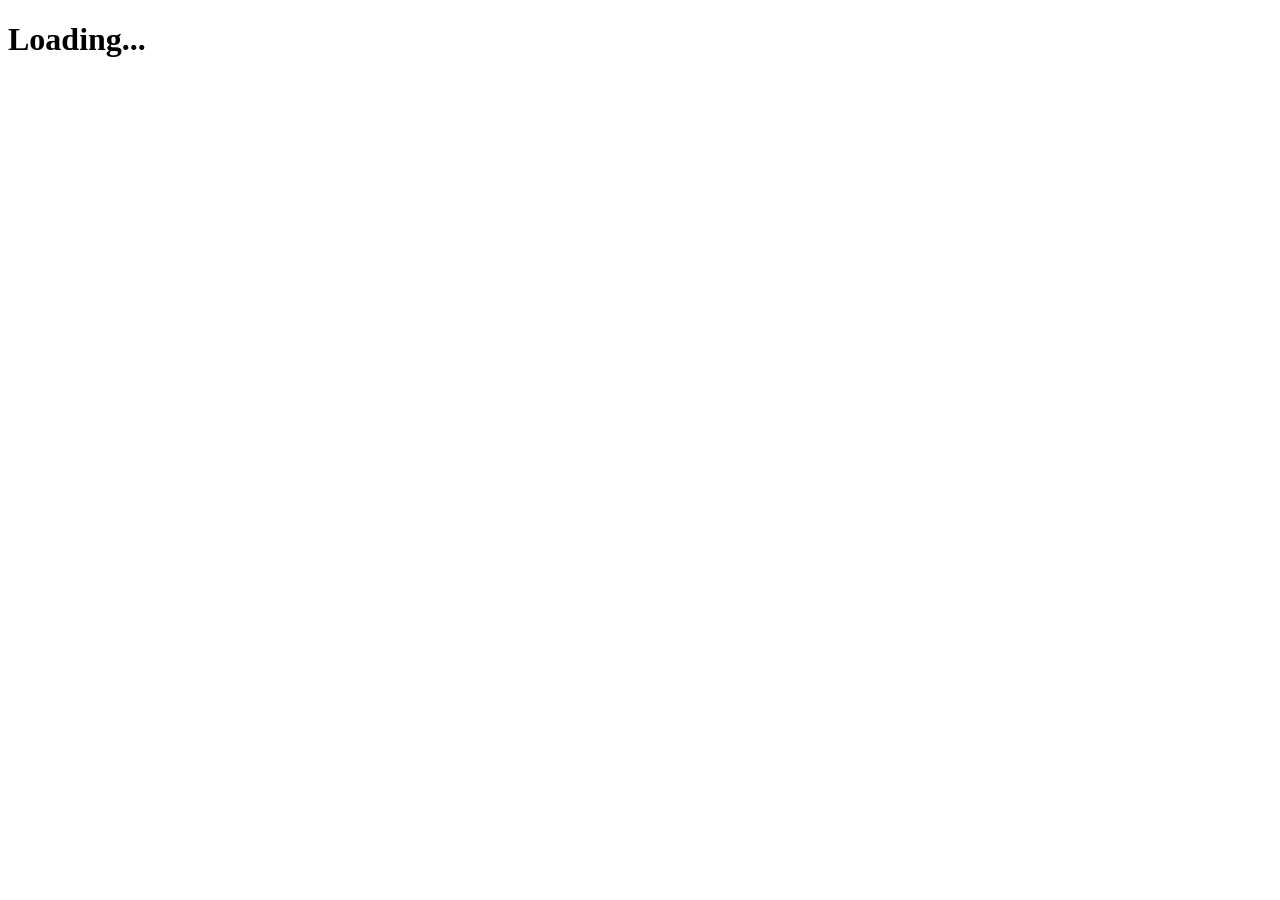
==== static/index.html @ 770647b9 "fix: resolve issue #7 via DeepSeek Agent" ====
<!DOCTYPE html>
<html lang="en">
<head>
  <meta charset="UTF-8">
  <meta name="viewport" content="width=device-width, initial-scale=1.0">
  <title>Grocery Store</title>
  <link rel="stylesheet" href="/static/css/styles.css">
</head>
<body>
  <h1>Loading...</h1>
  <script src="/static/js/app.js"></script>
</body>
</html>
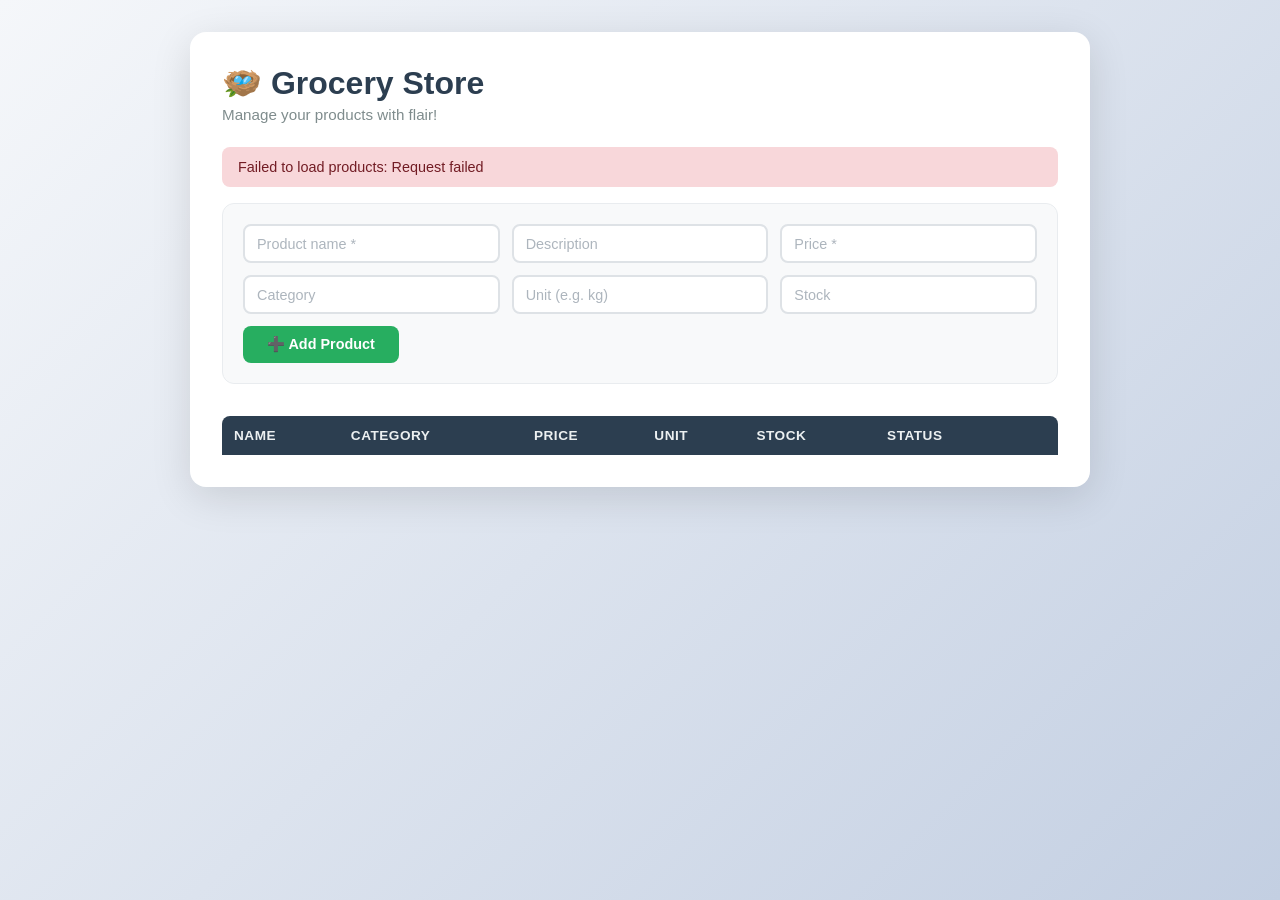
==== commit be24db03: "fix: resolve issue #21 via DeepSeek Agent" ====
--- a/static/index.html
+++ b/static/index.html
@@ -7,7 +7,9 @@
   <link rel="stylesheet" href="/static/css/styles.css">
 </head>
 <body>
-  <h1>Loading...</h1>
+  <div id="app">
+    <h1>Loading...</h1>
+  </div>
   <script src="/static/js/app.js"></script>
 </body>
 </html>
--- a/static/css/styles.css
+++ b/static/css/styles.css
@@ -0,0 +1,306 @@
+/* =============================================
+   Grocery Store - Styles & Animations
+   ============================================= */
+
+/* --- Reset & Base --- */
+*,
+*::before,
+*::after {
+  box-sizing: border-box;
+  margin: 0;
+  padding: 0;
+}
+
+body {
+  font-family: 'Segoe UI', Tahoma, Geneva, Verdana, sans-serif;
+  background: linear-gradient(135deg, #f5f7fa 0%, #c3cfe2 100%);
+  min-height: 100vh;
+  padding: 2rem 1rem;
+  color: #333;
+}
+
+/* --- App Container --- */
+.app-container {
+  max-width: 900px;
+  margin: 0 auto;
+  background: #fff;
+  border-radius: 16px;
+  box-shadow: 0 10px 40px rgba(0, 0, 0, 0.12);
+  overflow: hidden;
+  padding: 2rem;
+}
+
+.app-title {
+  font-size: 2rem;
+  font-weight: 700;
+  color: #2c3e50;
+  margin-bottom: 0.25rem;
+}
+
+.app-subtitle {
+  font-size: 0.95rem;
+  color: #7f8c8d;
+  margin-bottom: 1.5rem;
+}
+
+/* --- Product Form --- */
+.product-form {
+  display: flex;
+  flex-wrap: wrap;
+  gap: 0.75rem;
+  margin-bottom: 2rem;
+  padding: 1.25rem;
+  background: #f8f9fa;
+  border-radius: 12px;
+  border: 1px solid #e9ecef;
+}
+
+.product-form input {
+  flex: 1 1 150px;
+  padding: 0.6rem 0.75rem;
+  border: 2px solid #dee2e6;
+  border-radius: 8px;
+  font-size: 0.9rem;
+  transition: border-color 0.2s ease, box-shadow 0.2s ease;
+  outline: none;
+}
+
+.product-form input:focus {
+  border-color: #3498db;
+  box-shadow: 0 0 0 3px rgba(52, 152, 219, 0.15);
+}
+
+.product-form input::placeholder {
+  color: #adb5bd;
+}
+
+.product-form button {
+  padding: 0.6rem 1.5rem;
+  background: #27ae60;
+  color: #fff;
+  border: none;
+  border-radius: 8px;
+  font-size: 0.9rem;
+  font-weight: 600;
+  cursor: pointer;
+  transition: background 0.2s ease, transform 0.1s ease;
+}
+
+.product-form button:hover {
+  background: #219a52;
+}
+
+.product-form button:active {
+  transform: scale(0.97);
+}
+
+/* --- Product Table --- */
+.product-table-wrapper {
+  overflow-x: auto;
+}
+
+.product-table {
+  width: 100%;
+  border-collapse: collapse;
+}
+
+.product-table thead th {
+  text-align: left;
+  padding: 0.75rem;
+  background: #2c3e50;
+  color: #ecf0f1;
+  font-weight: 600;
+  font-size: 0.85rem;
+  text-transform: uppercase;
+  letter-spacing: 0.5px;
+}
+
+.product-table thead th:first-child {
+  border-radius: 8px 0 0 0;
+}
+
+.product-table thead th:last-child {
+  border-radius: 0 8px 0 0;
+}
+
+.product-table tbody td {
+  padding: 0.75rem;
+  border-bottom: 1px solid #ecf0f1;
+  font-size: 0.9rem;
+  vertical-align: middle;
+}
+
+.product-table tbody tr {
+  transition: background 0.2s ease;
+}
+
+.product-table tbody tr:hover {
+  background: #f8f9fa;
+}
+
+/* --- Action Buttons --- */
+.btn-delete {
+  padding: 0.35rem 0.75rem;
+  background: #e74c3c;
+  color: #fff;
+  border: none;
+  border-radius: 6px;
+  font-size: 0.8rem;
+  font-weight: 600;
+  cursor: pointer;
+  transition: background 0.2s ease, transform 0.1s ease;
+}
+
+.btn-delete:hover {
+  background: #c0392b;
+}
+
+.btn-delete:active {
+  transform: scale(0.95);
+}
+
+/* --- Status Badges --- */
+.badge {
+  display: inline-block;
+  padding: 0.2rem 0.55rem;
+  border-radius: 12px;
+  font-size: 0.75rem;
+  font-weight: 600;
+}
+
+.badge-available {
+  background: #d4edda;
+  color: #155724;
+}
+
+.badge-unavailable {
+  background: #f8d7da;
+  color: #721c24;
+}
+
+/* --- Empty State --- */
+.empty-state {
+  text-align: center;
+  padding: 2rem;
+  color: #95a5a6;
+  font-size: 1rem;
+}
+
+/* --- Error Message --- */
+.error-message {
+  background: #f8d7da;
+  color: #721c24;
+  padding: 0.75rem 1rem;
+  border-radius: 8px;
+  margin-bottom: 1rem;
+  font-size: 0.9rem;
+  display: none;
+}
+
+.error-message.visible {
+  display: block;
+}
+
+/* =============================================
+   Animations - Keyframes
+   ============================================= */
+
+/* Bounce In — used when a new product row appears */
+@keyframes bounceIn {
+  0% {
+    transform: scale(0.3);
+    opacity: 0;
+  }
+  50% {
+    transform: scale(1.08);
+  }
+  70% {
+    transform: scale(0.94);
+  }
+  100% {
+    transform: scale(1);
+    opacity: 1;
+  }
+}
+
+/* Poof Out — used when deleting a product row */
+@keyframes poofOut {
+  0% {
+    transform: scale(1);
+    opacity: 1;
+  }
+  40% {
+    transform: scale(1.05);
+    opacity: 0.8;
+  }
+  100% {
+    transform: scale(0);
+    opacity: 0;
+  }
+}
+
+/* Shake — used for error feedback */
+@keyframes shake {
+  0%, 100% {
+    transform: translateX(0);
+  }
+  10%, 50%, 90% {
+    transform: translateX(-4px);
+  }
+  30%, 70% {
+    transform: translateX(4px);
+  }
+}
+
+/* =============================================
+   Animation Utility Classes
+   ============================================= */
+
+.bounce-in {
+  animation: bounceIn 0.5s ease-out;
+}
+
+.poof-out {
+  animation: poofOut 0.4s ease-in forwards;
+  pointer-events: none;
+}
+
+.shake {
+  animation: shake 0.4s ease-in-out;
+}
+
+/* =============================================
+   Responsive
+   ============================================= */
+@media (max-width: 600px) {
+  .app-container {
+    padding: 1rem;
+  }
+
+  .product-form {
+    flex-direction: column;
+  }
+
+  .product-table thead {
+    display: none;
+  }
+
+  .product-table tbody td {
+    display: block;
+    text-align: right;
+    padding: 0.5rem 0.75rem;
+  }
+
+  .product-table tbody td::before {
+    content: attr(data-label);
+    float: left;
+    font-weight: 600;
+    color: #7f8c8d;
+  }
+
+  .product-table tbody tr {
+    display: block;
+    border-bottom: 2px solid #dee2e6;
+    margin-bottom: 0.5rem;
+  }
+}
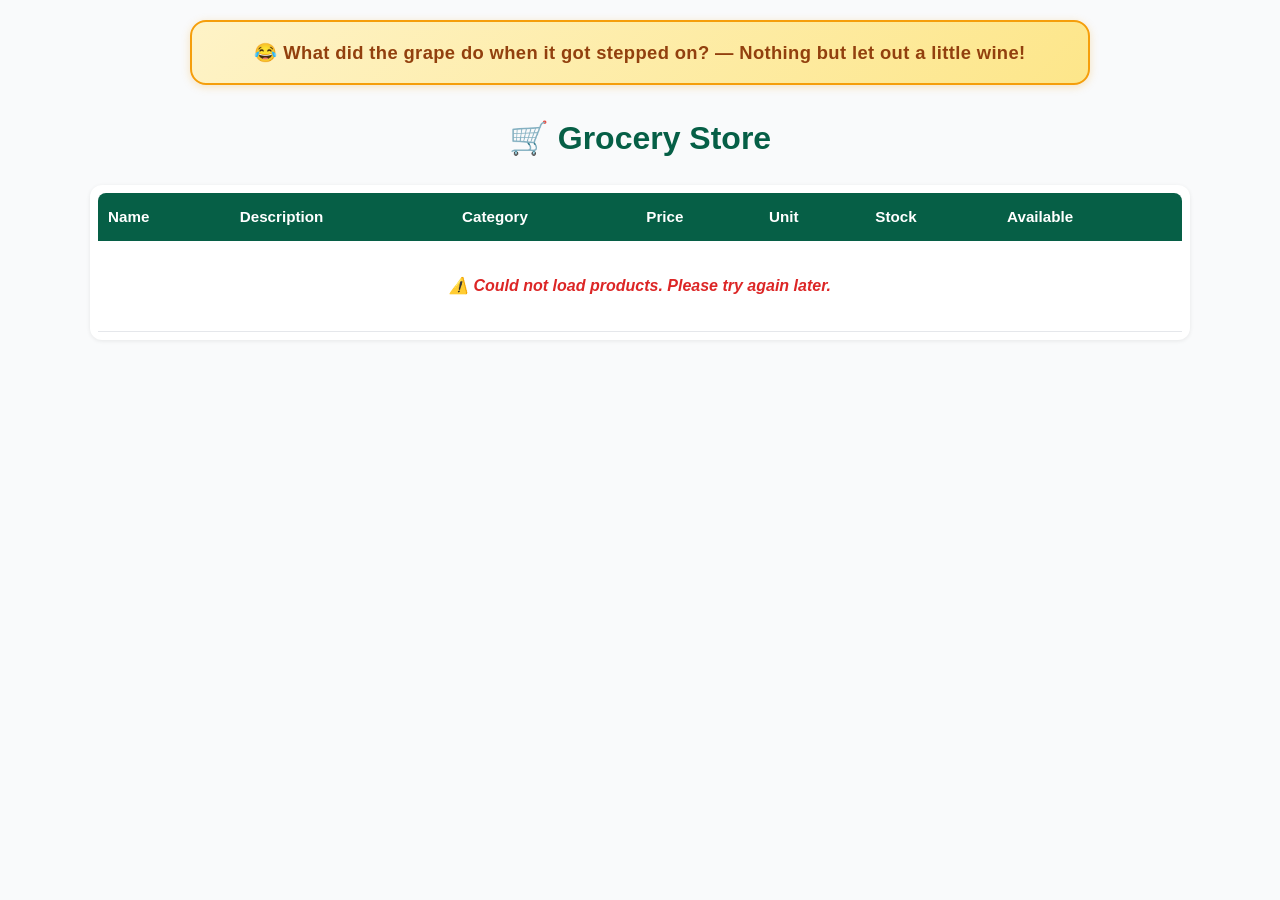
==== commit e353a4da: "fix: resolve issue #20 via DeepSeek Agent" ====
--- a/static/index.html
+++ b/static/index.html
@@ -7,9 +7,33 @@
   <link rel="stylesheet" href="/static/css/styles.css">
 </head>
 <body>
-  <div id="app">
-    <h1>Loading...</h1>
+  <div id="joke-banner">
+    <span id="joke-text">Loading joke...</span>
   </div>
+
+  <h1>🛒 Grocery Store</h1>
+
+  <div id="product-container">
+    <table id="product-table">
+      <thead>
+        <tr>
+          <th>Name</th>
+          <th>Description</th>
+          <th>Category</th>
+          <th>Price</th>
+          <th>Unit</th>
+          <th>Stock</th>
+          <th>Available</th>
+        </tr>
+      </thead>
+      <tbody id="product-tbody">
+        <tr>
+          <td colspan="7" class="loading-msg">Loading products...</td>
+        </tr>
+      </tbody>
+    </table>
+  </div>
+
   <script src="/static/js/app.js"></script>
 </body>
 </html>
--- a/static/css/styles.css
+++ b/static/css/styles.css
@@ -1,306 +1,145 @@
-/* =============================================
-   Grocery Store - Styles & Animations
-   ============================================= */
+/* ==========================================================================
+   Grocery Store Styles
+   ========================================================================== */
 
-/* --- Reset & Base --- */
+/* --- Reset & Base -------------------------------------------------------- */
 *,
 *::before,
 *::after {
   box-sizing: border-box;
-  margin: 0;
-  padding: 0;
 }
 
 body {
-  font-family: 'Segoe UI', Tahoma, Geneva, Verdana, sans-serif;
-  background: linear-gradient(135deg, #f5f7fa 0%, #c3cfe2 100%);
-  min-height: 100vh;
-  padding: 2rem 1rem;
-  color: #333;
+  margin: 0;
+  padding: 0 16px 32px;
+  font-family: "Segoe UI", "Helvetica Neue", Arial, sans-serif;
+  background: #f9fafb;
+  color: #1f2937;
+  line-height: 1.6;
 }
 
-/* --- App Container --- */
-.app-container {
+/* --- Joke Banner --------------------------------------------------------- */
+#joke-banner {
   max-width: 900px;
-  margin: 0 auto;
-  background: #fff;
+  margin: 20px auto 0;
+  padding: 16px 24px;
+  background: linear-gradient(135deg, #fef3c7 0%, #fde68a 100%);
+  border: 2px solid #f59e0b;
   border-radius: 16px;
-  box-shadow: 0 10px 40px rgba(0, 0, 0, 0.12);
-  overflow: hidden;
-  padding: 2rem;
+  text-align: center;
+  box-shadow: 0 2px 8px rgba(245, 158, 11, 0.25);
 }
 
-.app-title {
-  font-size: 2rem;
-  font-weight: 700;
-  color: #2c3e50;
-  margin-bottom: 0.25rem;
+#joke-text {
+  font-size: 1.15rem;
+  font-weight: 600;
+  color: #92400e;
+  letter-spacing: 0.02em;
 }
 
-.app-subtitle {
-  font-size: 0.95rem;
-  color: #7f8c8d;
-  margin-bottom: 1.5rem;
+/* --- Page Heading -------------------------------------------------------- */
+h1 {
+  text-align: center;
+  margin: 28px 0 20px;
+  font-size: 2rem;
+  color: #065f46;
 }
 
-/* --- Product Form --- */
-.product-form {
-  display: flex;
-  flex-wrap: wrap;
-  gap: 0.75rem;
-  margin-bottom: 2rem;
-  padding: 1.25rem;
-  background: #f8f9fa;
+/* --- Product Table ------------------------------------------------------- */
+#product-container {
+  max-width: 1100px;
+  margin: 0 auto;
+  overflow-x: auto;
+  background: #ffffff;
   border-radius: 12px;
-  border: 1px solid #e9ecef;
+  box-shadow: 0 1px 4px rgba(0, 0, 0, 0.08);
+  padding: 8px;
 }
 
-.product-form input {
-  flex: 1 1 150px;
-  padding: 0.6rem 0.75rem;
-  border: 2px solid #dee2e6;
-  border-radius: 8px;
-  font-size: 0.9rem;
-  transition: border-color 0.2s ease, box-shadow 0.2s ease;
-  outline: none;
+#product-table {
+  width: 100%;
+  border-collapse: collapse;
+  font-size: 0.95rem;
+  min-width: 680px;
 }
 
-.product-form input:focus {
-  border-color: #3498db;
-  box-shadow: 0 0 0 3px rgba(52, 152, 219, 0.15);
+#product-table thead th {
+  background: #065f46;
+  color: #ffffff;
+  padding: 12px 10px;
+  text-align: left;
+  font-weight: 600;
+  white-space: nowrap;
 }
 
-.product-form input::placeholder {
-  color: #adb5bd;
-}
-
-.product-form button {
-  padding: 0.6rem 1.5rem;
-  background: #27ae60;
-  color: #fff;
-  border: none;
-  border-radius: 8px;
-  font-size: 0.9rem;
-  font-weight: 600;
-  cursor: pointer;
-  transition: background 0.2s ease, transform 0.1s ease;
-}
-
-.product-form button:hover {
-  background: #219a52;
-}
-
-.product-form button:active {
-  transform: scale(0.97);
-}
-
-/* --- Product Table --- */
-.product-table-wrapper {
-  overflow-x: auto;
-}
-
-.product-table {
-  width: 100%;
-  border-collapse: collapse;
-}
-
-.product-table thead th {
-  text-align: left;
-  padding: 0.75rem;
-  background: #2c3e50;
-  color: #ecf0f1;
-  font-weight: 600;
-  font-size: 0.85rem;
-  text-transform: uppercase;
-  letter-spacing: 0.5px;
-}
-
-.product-table thead th:first-child {
+#product-table thead th:first-child {
   border-radius: 8px 0 0 0;
 }
 
-.product-table thead th:last-child {
+#product-table thead th:last-child {
   border-radius: 0 8px 0 0;
 }
 
-.product-table tbody td {
-  padding: 0.75rem;
-  border-bottom: 1px solid #ecf0f1;
-  font-size: 0.9rem;
+#product-table tbody td {
+  padding: 10px;
+  border-bottom: 1px solid #e5e7eb;
   vertical-align: middle;
 }
 
-.product-table tbody tr {
-  transition: background 0.2s ease;
+#product-table tbody tr:hover {
+  background: #f0fdf4;
 }
 
-.product-table tbody tr:hover {
-  background: #f8f9fa;
+/* Status messages inside table */
+.loading-msg,
+.empty-msg,
+.error-msg {
+  text-align: center;
+  padding: 32px 10px !important;
+  font-style: italic;
+  font-size: 1rem;
 }
 
-/* --- Action Buttons --- */
-.btn-delete {
-  padding: 0.35rem 0.75rem;
-  background: #e74c3c;
-  color: #fff;
-  border: none;
-  border-radius: 6px;
-  font-size: 0.8rem;
-  font-weight: 600;
-  cursor: pointer;
-  transition: background 0.2s ease, transform 0.1s ease;
+.loading-msg {
+  color: #6b7280;
 }
 
-.btn-delete:hover {
-  background: #c0392b;
+.empty-msg {
+  color: #9ca3af;
 }
 
-.btn-delete:active {
-  transform: scale(0.95);
-}
-
-/* --- Status Badges --- */
-.badge {
-  display: inline-block;
-  padding: 0.2rem 0.55rem;
-  border-radius: 12px;
-  font-size: 0.75rem;
+.error-msg {
+  color: #dc2626;
   font-weight: 600;
 }
 
-.badge-available {
-  background: #d4edda;
-  color: #155724;
-}
+/* --- Mobile Responsiveness ----------------------------------------------- */
+@media (max-width: 720px) {
+  body {
+    padding: 0 8px 24px;
+  }
 
-.badge-unavailable {
-  background: #f8d7da;
-  color: #721c24;
-}
+  h1 {
+    font-size: 1.5rem;
+    margin: 20px 0 14px;
+  }
 
-/* --- Empty State --- */
-.empty-state {
-  text-align: center;
-  padding: 2rem;
-  color: #95a5a6;
-  font-size: 1rem;
-}
+  #joke-banner {
+    padding: 12px 16px;
+    border-radius: 12px;
+  }
 
-/* --- Error Message --- */
-.error-message {
-  background: #f8d7da;
-  color: #721c24;
-  padding: 0.75rem 1rem;
-  border-radius: 8px;
-  margin-bottom: 1rem;
-  font-size: 0.9rem;
-  display: none;
-}
+  #joke-text {
+    font-size: 1rem;
+  }
 
-.error-message.visible {
-  display: block;
-}
+  #product-container {
+    border-radius: 8px;
+    padding: 4px;
+  }
 
-/* =============================================
-   Animations - Keyframes
-   ============================================= */
-
-/* Bounce In — used when a new product row appears */
-@keyframes bounceIn {
-  0% {
-    transform: scale(0.3);
-    opacity: 0;
-  }
-  50% {
-    transform: scale(1.08);
-  }
-  70% {
-    transform: scale(0.94);
-  }
-  100% {
-    transform: scale(1);
-    opacity: 1;
+  #product-table {
+    font-size: 0.85rem;
+    min-width: 540px;
   }
 }
-
-/* Poof Out — used when deleting a product row */
-@keyframes poofOut {
-  0% {
-    transform: scale(1);
-    opacity: 1;
-  }
-  40% {
-    transform: scale(1.05);
-    opacity: 0.8;
-  }
-  100% {
-    transform: scale(0);
-    opacity: 0;
-  }
-}
-
-/* Shake — used for error feedback */
-@keyframes shake {
-  0%, 100% {
-    transform: translateX(0);
-  }
-  10%, 50%, 90% {
-    transform: translateX(-4px);
-  }
-  30%, 70% {
-    transform: translateX(4px);
-  }
-}
-
-/* =============================================
-   Animation Utility Classes
-   ============================================= */
-
-.bounce-in {
-  animation: bounceIn 0.5s ease-out;
-}
-
-.poof-out {
-  animation: poofOut 0.4s ease-in forwards;
-  pointer-events: none;
-}
-
-.shake {
-  animation: shake 0.4s ease-in-out;
-}
-
-/* =============================================
-   Responsive
-   ============================================= */
-@media (max-width: 600px) {
-  .app-container {
-    padding: 1rem;
-  }
-
-  .product-form {
-    flex-direction: column;
-  }
-
-  .product-table thead {
-    display: none;
-  }
-
-  .product-table tbody td {
-    display: block;
-    text-align: right;
-    padding: 0.5rem 0.75rem;
-  }
-
-  .product-table tbody td::before {
-    content: attr(data-label);
-    float: left;
-    font-weight: 600;
-    color: #7f8c8d;
-  }
-
-  .product-table tbody tr {
-    display: block;
-    border-bottom: 2px solid #dee2e6;
-    margin-bottom: 0.5rem;
-  }
-}
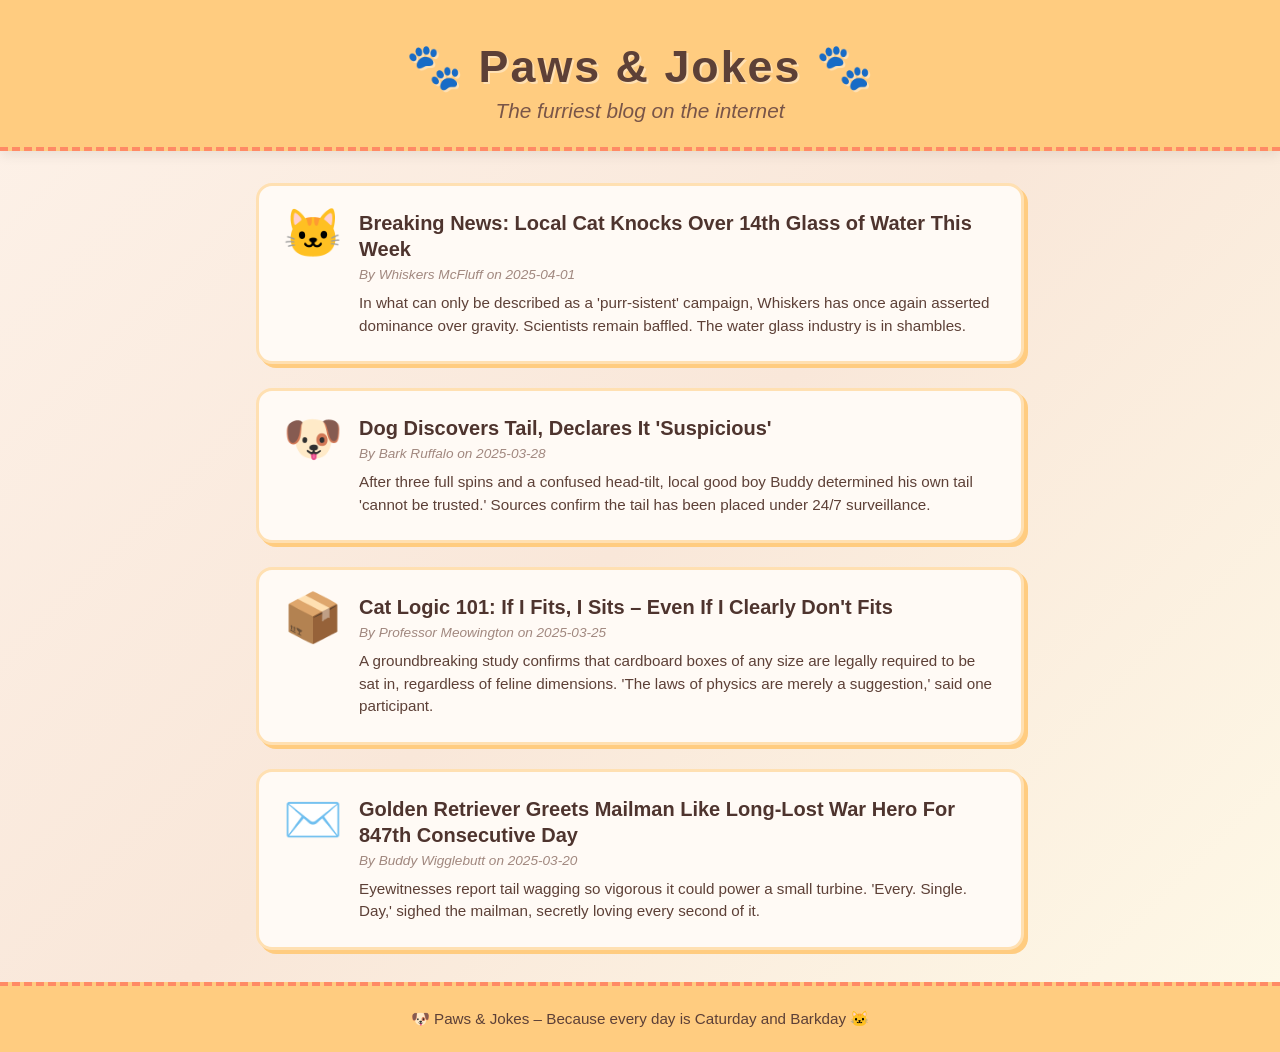
==== commit 708e228a: "fix: resolve issue #27 via BobTheDocker/DeepseekAgent" ====
--- a/static/index.html
+++ b/static/index.html
@@ -3,36 +3,22 @@
 <head>
   <meta charset="UTF-8">
   <meta name="viewport" content="width=device-width, initial-scale=1.0">
-  <title>Grocery Store</title>
+  <title>Paws &amp; Jokes – Dog &amp; Cat Blog</title>
   <link rel="stylesheet" href="/static/css/styles.css">
 </head>
 <body>
-  <div id="joke-banner">
-    <span id="joke-text">Loading joke...</span>
-  </div>
+  <header class="blog-header">
+    <h1 class="blog-title">🐾 Paws &amp; Jokes 🐾</h1>
+    <p class="blog-subtitle">The furriest blog on the internet</p>
+  </header>
 
-  <h1>🛒 Grocery Store</h1>
+  <main>
+    <div id="blog-posts"></div>
+  </main>
 
-  <div id="product-container">
-    <table id="product-table">
-      <thead>
-        <tr>
-          <th>Name</th>
-          <th>Description</th>
-          <th>Category</th>
-          <th>Price</th>
-          <th>Unit</th>
-          <th>Stock</th>
-          <th>Available</th>
-        </tr>
-      </thead>
-      <tbody id="product-tbody">
-        <tr>
-          <td colspan="7" class="loading-msg">Loading products...</td>
-        </tr>
-      </tbody>
-    </table>
-  </div>
+  <footer class="blog-footer">
+    <p>🐶 Paws &amp; Jokes – Because every day is Caturday and Barkday 🐱</p>
+  </footer>
 
   <script src="/static/js/app.js"></script>
 </body>
--- a/static/css/styles.css
+++ b/static/css/styles.css
@@ -1,145 +1,117 @@
-/* ==========================================================================
-   Grocery Store Styles
-   ========================================================================== */
+/* Paws & Jokes – Dog & Cat Blog Styles */
 
-/* --- Reset & Base -------------------------------------------------------- */
+/* Reset & Base */
 *,
 *::before,
 *::after {
   box-sizing: border-box;
+  margin: 0;
+  padding: 0;
 }
 
 body {
-  margin: 0;
-  padding: 0 16px 32px;
-  font-family: "Segoe UI", "Helvetica Neue", Arial, sans-serif;
-  background: #f9fafb;
-  color: #1f2937;
-  line-height: 1.6;
+  font-family: "Segoe UI", "Comic Sans MS", cursive, sans-serif;
+  background: linear-gradient(135deg, #fdf2e9 0%, #f9e7d9 50%, #fef9e7 100%);
+  color: #4a3728;
+  min-height: 100vh;
+  display: flex;
+  flex-direction: column;
+  align-items: center;
 }
 
-/* --- Joke Banner --------------------------------------------------------- */
-#joke-banner {
-  max-width: 900px;
-  margin: 20px auto 0;
-  padding: 16px 24px;
-  background: linear-gradient(135deg, #fef3c7 0%, #fde68a 100%);
-  border: 2px solid #f59e0b;
-  border-radius: 16px;
+/* Header */
+.blog-header {
   text-align: center;
-  box-shadow: 0 2px 8px rgba(245, 158, 11, 0.25);
+  padding: 2.5rem 1rem 1.5rem;
+  background: #ffcc80;
+  width: 100%;
+  box-shadow: 0 4px 12px rgba(0, 0, 0, 0.08);
+  border-bottom: 4px dashed #ff8a65;
 }
 
-#joke-text {
-  font-size: 1.15rem;
-  font-weight: 600;
-  color: #92400e;
-  letter-spacing: 0.02em;
+.blog-title {
+  font-size: 2.8rem;
+  color: #5d4037;
+  text-shadow: 2px 2px 0 #ffe0b2;
+  letter-spacing: 2px;
 }
 
-/* --- Page Heading -------------------------------------------------------- */
-h1 {
-  text-align: center;
-  margin: 28px 0 20px;
-  font-size: 2rem;
-  color: #065f46;
+.blog-subtitle {
+  font-size: 1.3rem;
+  color: #795548;
+  margin-top: 0.4rem;
+  font-style: italic;
 }
 
-/* --- Product Table ------------------------------------------------------- */
-#product-container {
-  max-width: 1100px;
-  margin: 0 auto;
-  overflow-x: auto;
-  background: #ffffff;
-  border-radius: 12px;
-  box-shadow: 0 1px 4px rgba(0, 0, 0, 0.08);
-  padding: 8px;
+/* Main Content */
+main {
+  flex: 1;
+  width: 100%;
+  max-width: 800px;
+  padding: 2rem 1rem;
 }
 
-#product-table {
-  width: 100%;
-  border-collapse: collapse;
-  font-size: 0.95rem;
-  min-width: 680px;
+/* Blog Post Cards */
+#blog-posts {
+  display: flex;
+  flex-direction: column;
+  gap: 1.5rem;
 }
 
-#product-table thead th {
-  background: #065f46;
-  color: #ffffff;
-  padding: 12px 10px;
-  text-align: left;
-  font-weight: 600;
-  white-space: nowrap;
+.post-card {
+  display: flex;
+  align-items: flex-start;
+  gap: 1rem;
+  background: #fffaf5;
+  border: 3px solid #ffe0b2;
+  border-radius: 16px;
+  padding: 1.5rem;
+  box-shadow: 4px 4px 0 #ffcc80;
+  transition: transform 0.2s ease, box-shadow 0.2s ease;
 }
 
-#product-table thead th:first-child {
-  border-radius: 8px 0 0 0;
+.post-card:hover {
+  transform: translateY(-3px) rotate(-0.5deg);
+  box-shadow: 6px 6px 0 #ffab40;
 }
 
-#product-table thead th:last-child {
-  border-radius: 0 8px 0 0;
+.post-icon {
+  font-size: 3rem;
+  flex-shrink: 0;
+  line-height: 1;
 }
 
-#product-table tbody td {
-  padding: 10px;
-  border-bottom: 1px solid #e5e7eb;
-  vertical-align: middle;
+.post-content {
+  flex: 1;
 }
 
-#product-table tbody tr:hover {
-  background: #f0fdf4;
+.post-title {
+  font-size: 1.25rem;
+  color: #4e342e;
+  margin-bottom: 0.3rem;
+  line-height: 1.3;
 }
 
-/* Status messages inside table */
-.loading-msg,
-.empty-msg,
-.error-msg {
-  text-align: center;
-  padding: 32px 10px !important;
+.post-meta {
+  font-size: 0.85rem;
+  color: #a1887f;
+  margin-bottom: 0.6rem;
   font-style: italic;
-  font-size: 1rem;
 }
 
-.loading-msg {
-  color: #6b7280;
+.post-excerpt {
+  font-size: 0.95rem;
+  color: #5d4037;
+  line-height: 1.5;
 }
 
-.empty-msg {
-  color: #9ca3af;
+/* Footer */
+.blog-footer {
+  text-align: center;
+  padding: 1.5rem 1rem;
+  background: #ffcc80;
+  width: 100%;
+  font-size: 0.95rem;
+  color: #5d4037;
+  border-top: 4px dashed #ff8a65;
 }
-
-.error-msg {
-  color: #dc2626;
-  font-weight: 600;
-}
-
-/* --- Mobile Responsiveness ----------------------------------------------- */
-@media (max-width: 720px) {
-  body {
-    padding: 0 8px 24px;
-  }
-
-  h1 {
-    font-size: 1.5rem;
-    margin: 20px 0 14px;
-  }
-
-  #joke-banner {
-    padding: 12px 16px;
-    border-radius: 12px;
-  }
-
-  #joke-text {
-    font-size: 1rem;
-  }
-
-  #product-container {
-    border-radius: 8px;
-    padding: 4px;
-  }
-
-  #product-table {
-    font-size: 0.85rem;
-    min-width: 540px;
-  }
-}
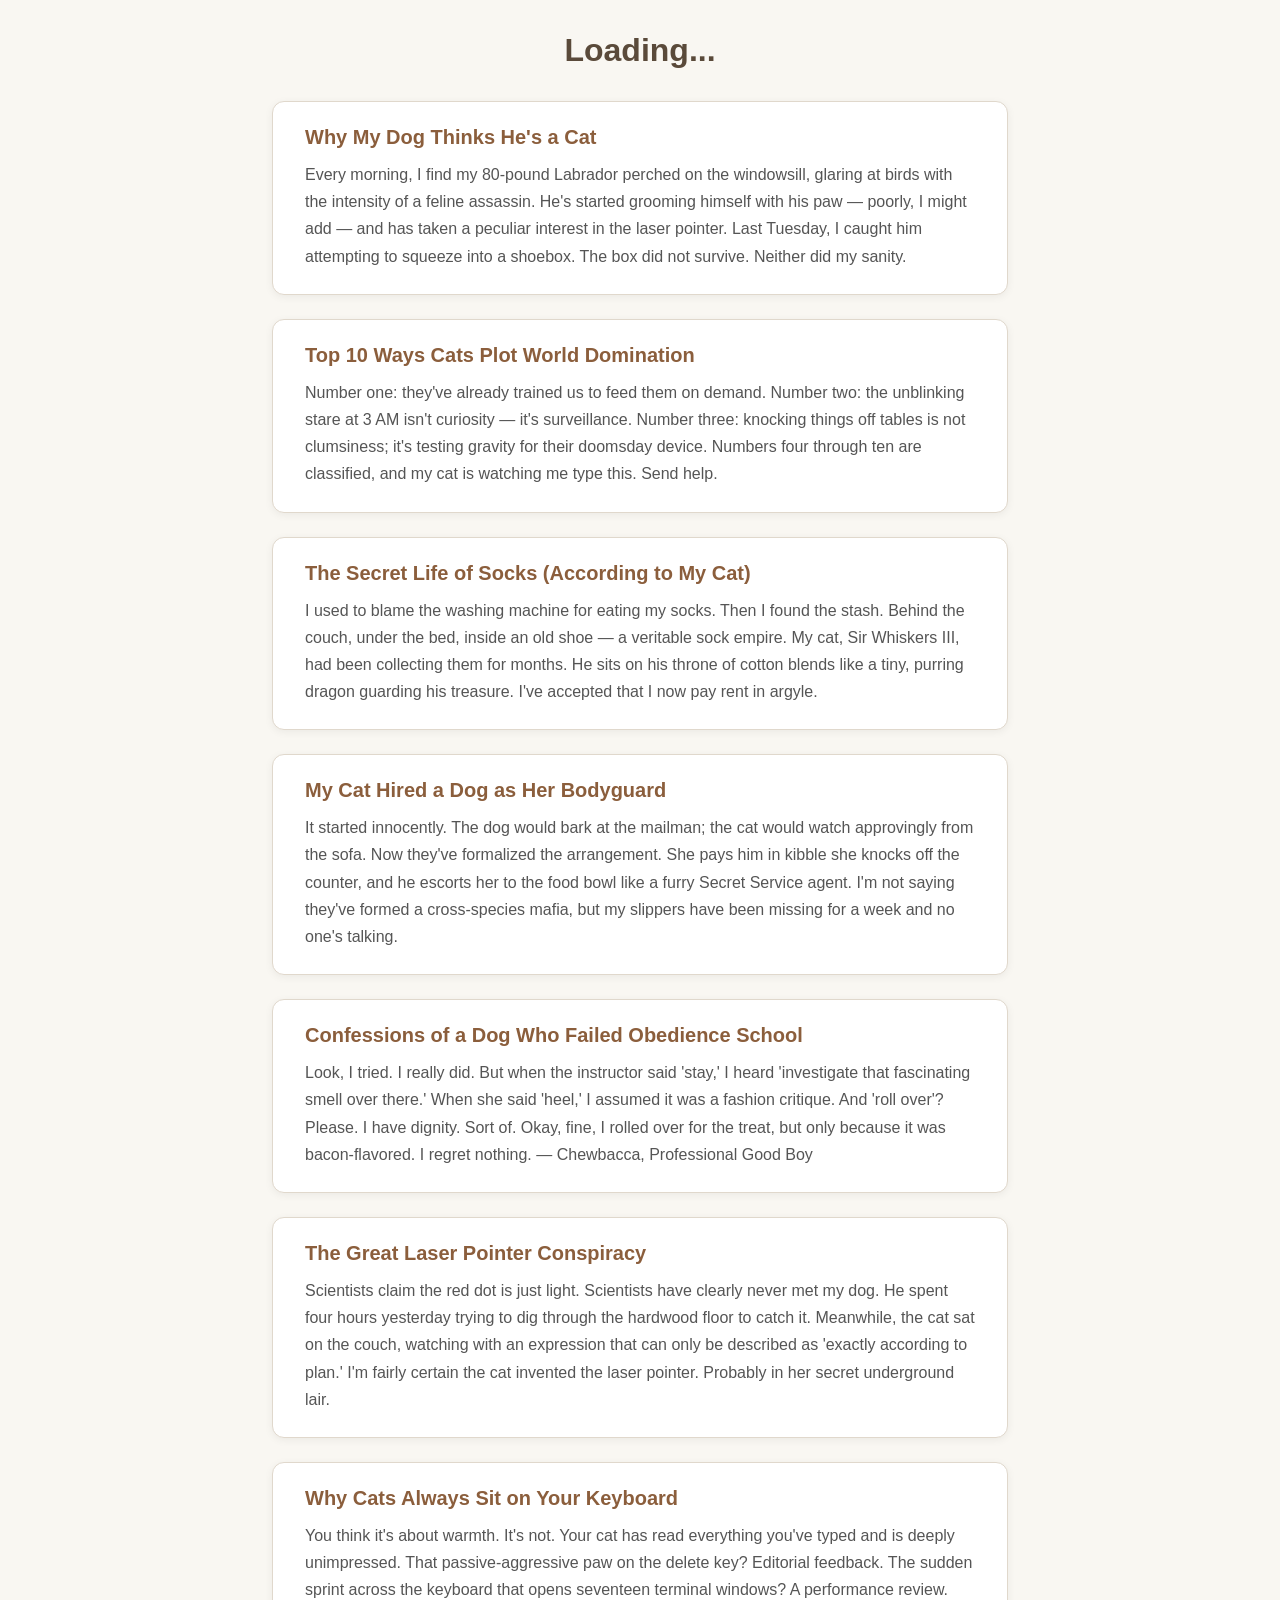
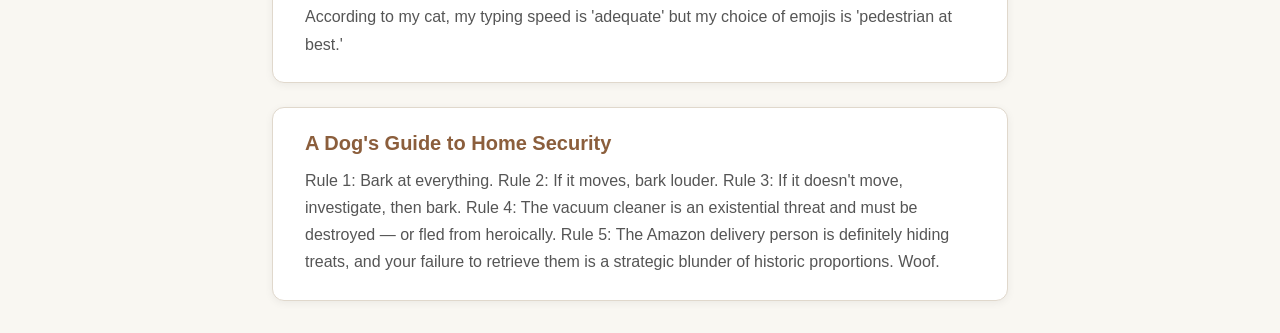
==== commit 73ec75a2: "fix: resolve issue #29 via BobTheDocker/DeepseekAgent" ====
--- a/static/index.html
+++ b/static/index.html
@@ -3,23 +3,12 @@
 <head>
   <meta charset="UTF-8">
   <meta name="viewport" content="width=device-width, initial-scale=1.0">
-  <title>Paws &amp; Jokes – Dog &amp; Cat Blog</title>
+  <title>Grocery Store</title>
   <link rel="stylesheet" href="/static/css/styles.css">
 </head>
 <body>
-  <header class="blog-header">
-    <h1 class="blog-title">🐾 Paws &amp; Jokes 🐾</h1>
-    <p class="blog-subtitle">The furriest blog on the internet</p>
-  </header>
-
-  <main>
-    <div id="blog-posts"></div>
-  </main>
-
-  <footer class="blog-footer">
-    <p>🐶 Paws &amp; Jokes – Because every day is Caturday and Barkday 🐱</p>
-  </footer>
-
+  <h1>Loading...</h1>
+  <div id="blog-posts"></div>
   <script src="/static/js/app.js"></script>
 </body>
 </html>
--- a/static/css/styles.css
+++ b/static/css/styles.css
@@ -1,117 +1,52 @@
-/* Paws & Jokes – Dog & Cat Blog Styles */
-
-/* Reset & Base */
-*,
-*::before,
-*::after {
+* {
   box-sizing: border-box;
   margin: 0;
   padding: 0;
 }
 
 body {
-  font-family: "Segoe UI", "Comic Sans MS", cursive, sans-serif;
-  background: linear-gradient(135deg, #fdf2e9 0%, #f9e7d9 50%, #fef9e7 100%);
-  color: #4a3728;
-  min-height: 100vh;
-  display: flex;
-  flex-direction: column;
-  align-items: center;
+  font-family: 'Segoe UI', Tahoma, Geneva, Verdana, sans-serif;
+  background: #f9f7f2;
+  color: #333;
+  padding: 2rem;
+  max-width: 800px;
+  margin: 0 auto;
 }
 
-/* Header */
-.blog-header {
+h1 {
   text-align: center;
-  padding: 2.5rem 1rem 1.5rem;
-  background: #ffcc80;
-  width: 100%;
-  box-shadow: 0 4px 12px rgba(0, 0, 0, 0.08);
-  border-bottom: 4px dashed #ff8a65;
+  margin-bottom: 2rem;
+  color: #5a4a3a;
 }
 
-.blog-title {
-  font-size: 2.8rem;
-  color: #5d4037;
-  text-shadow: 2px 2px 0 #ffe0b2;
-  letter-spacing: 2px;
-}
-
-.blog-subtitle {
-  font-size: 1.3rem;
-  color: #795548;
-  margin-top: 0.4rem;
-  font-style: italic;
-}
-
-/* Main Content */
-main {
-  flex: 1;
-  width: 100%;
-  max-width: 800px;
-  padding: 2rem 1rem;
-}
-
-/* Blog Post Cards */
 #blog-posts {
   display: flex;
   flex-direction: column;
   gap: 1.5rem;
 }
 
-.post-card {
-  display: flex;
-  align-items: flex-start;
-  gap: 1rem;
-  background: #fffaf5;
-  border: 3px solid #ffe0b2;
-  border-radius: 16px;
-  padding: 1.5rem;
-  box-shadow: 4px 4px 0 #ffcc80;
-  transition: transform 0.2s ease, box-shadow 0.2s ease;
+.blog-card {
+  background: #fff;
+  border: 1px solid #e0d8cc;
+  border-radius: 12px;
+  padding: 1.5rem 2rem;
+  box-shadow: 0 2px 8px rgba(0, 0, 0, 0.06);
+  transition: box-shadow 0.2s ease;
 }
 
-.post-card:hover {
-  transform: translateY(-3px) rotate(-0.5deg);
-  box-shadow: 6px 6px 0 #ffab40;
+.blog-card:hover {
+  box-shadow: 0 4px 16px rgba(0, 0, 0, 0.1);
 }
 
-.post-icon {
-  font-size: 3rem;
-  flex-shrink: 0;
-  line-height: 1;
+.blog-title {
+  font-size: 1.25rem;
+  font-weight: 700;
+  color: #8b5e3c;
+  margin-bottom: 0.75rem;
 }
 
-.post-content {
-  flex: 1;
+.blog-body {
+  font-size: 1rem;
+  line-height: 1.7;
+  color: #555;
 }
-
-.post-title {
-  font-size: 1.25rem;
-  color: #4e342e;
-  margin-bottom: 0.3rem;
-  line-height: 1.3;
-}
-
-.post-meta {
-  font-size: 0.85rem;
-  color: #a1887f;
-  margin-bottom: 0.6rem;
-  font-style: italic;
-}
-
-.post-excerpt {
-  font-size: 0.95rem;
-  color: #5d4037;
-  line-height: 1.5;
-}
-
-/* Footer */
-.blog-footer {
-  text-align: center;
-  padding: 1.5rem 1rem;
-  background: #ffcc80;
-  width: 100%;
-  font-size: 0.95rem;
-  color: #5d4037;
-  border-top: 4px dashed #ff8a65;
-}
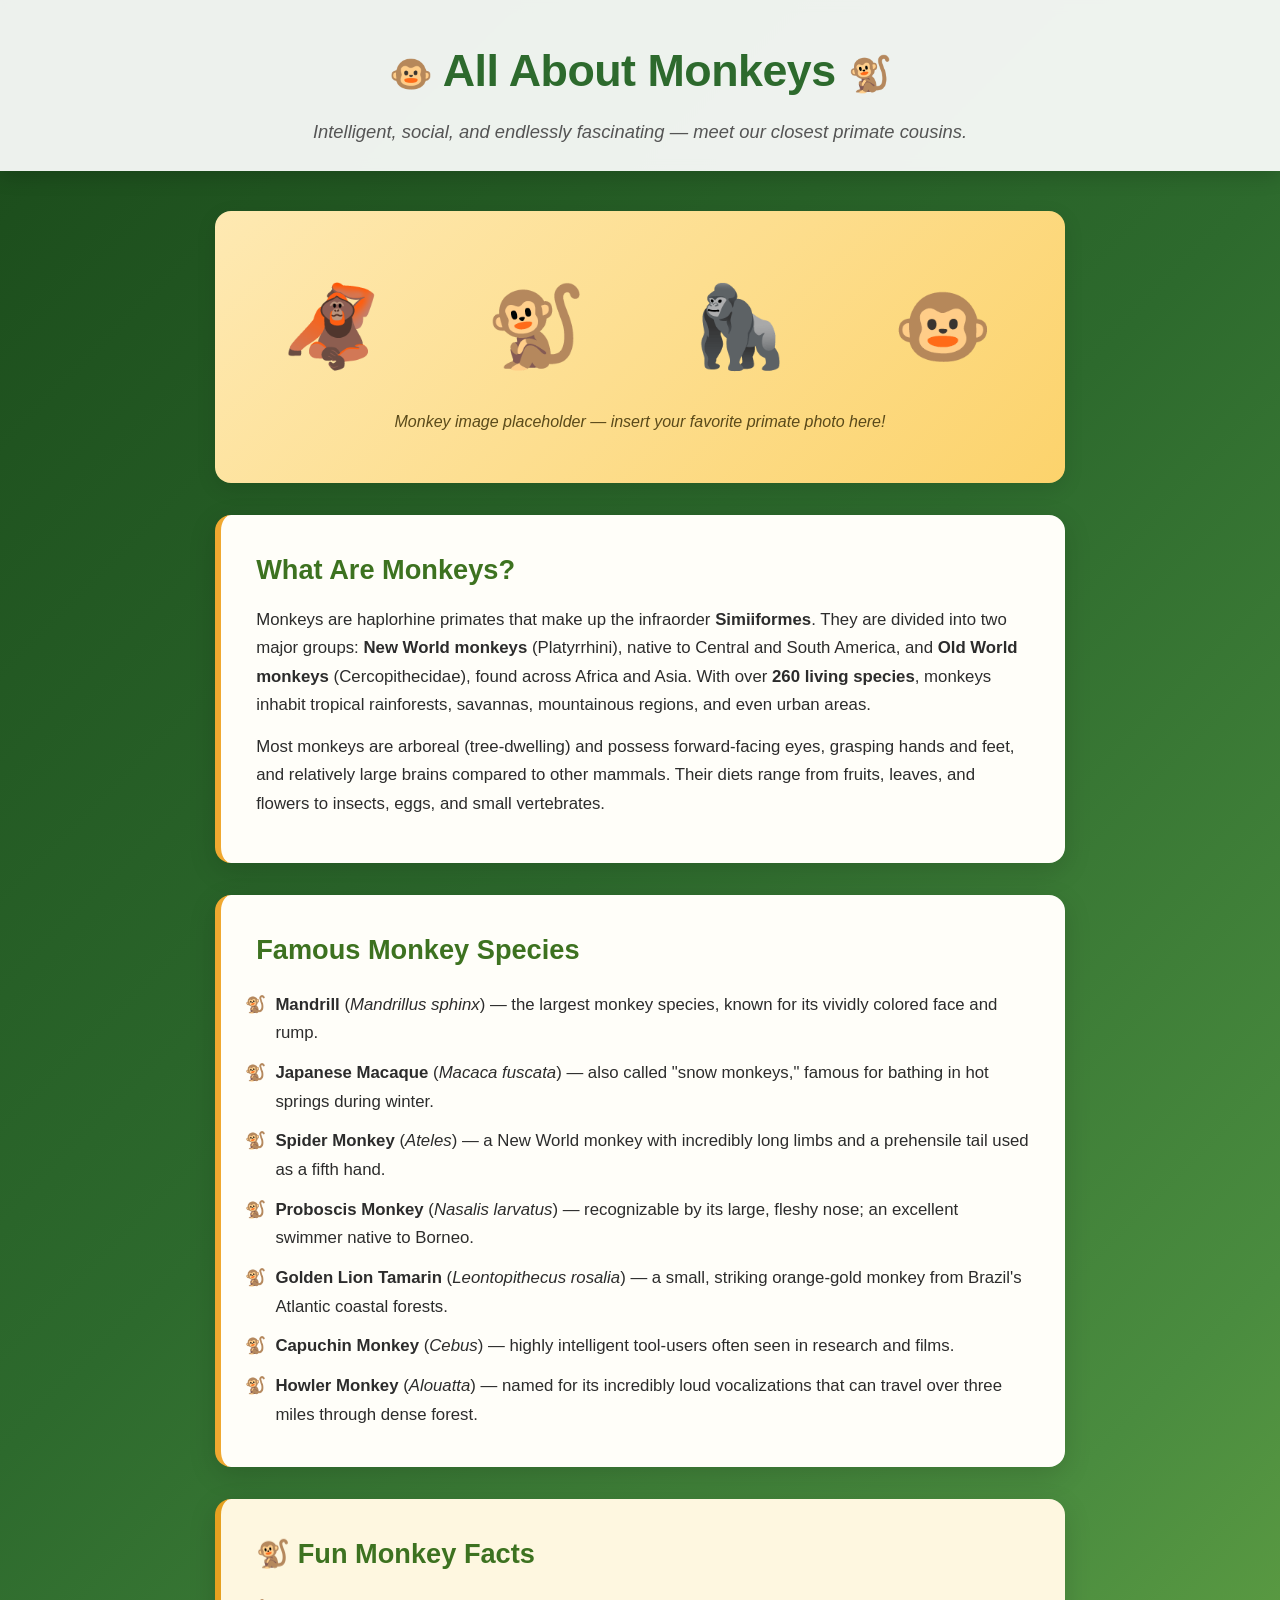
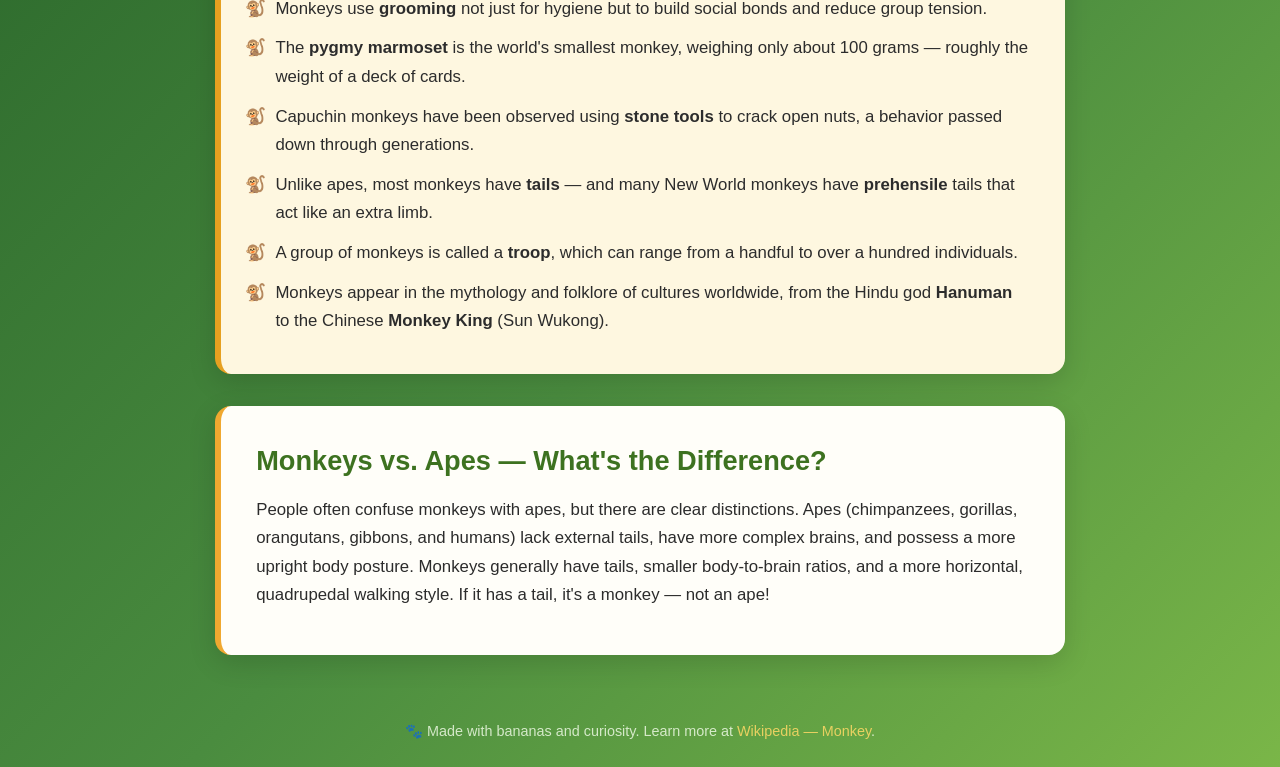
==== commit 41e08f9d: "fix: resolve issue #34 via BobTheDocker/DeepseekAgent" ====
--- a/static/index.html
+++ b/static/index.html
@@ -3,12 +3,216 @@
 <head>
   <meta charset="UTF-8">
   <meta name="viewport" content="width=device-width, initial-scale=1.0">
-  <title>Grocery Store</title>
-  <link rel="stylesheet" href="/static/css/styles.css">
+  <title>Monkeys — The Clever Primates</title>
+  <style>
+    * {
+      margin: 0;
+      padding: 0;
+      box-sizing: border-box;
+    }
+
+    body {
+      font-family: "Segoe UI", "Helvetica Neue", Arial, sans-serif;
+      background: linear-gradient(135deg, #1a4a1a 0%, #2d6a2d 40%, #4a8c3f 70%, #7ab648 100%);
+      color: #2c2c2c;
+      min-height: 100vh;
+      line-height: 1.7;
+      display: flex;
+      flex-direction: column;
+      align-items: center;
+    }
+
+    header {
+      background: rgba(255, 255, 255, 0.92);
+      backdrop-filter: blur(6px);
+      width: 100%;
+      padding: 2rem 1.5rem 1.5rem;
+      text-align: center;
+      box-shadow: 0 4px 20px rgba(0, 0, 0, 0.18);
+    }
+
+    header h1 {
+      font-size: 2.8rem;
+      color: #2d6a2d;
+      letter-spacing: -0.5px;
+    }
+    header h1 span {
+      font-size: 2.2rem;
+    }
+
+    header p {
+      margin-top: 0.5rem;
+      font-size: 1.15rem;
+      color: #555;
+      font-style: italic;
+    }
+
+    main {
+      max-width: 850px;
+      width: 90%;
+      margin: 2.5rem auto;
+      display: flex;
+      flex-direction: column;
+      gap: 2rem;
+    }
+
+    .card {
+      background: #fffef9;
+      border-radius: 16px;
+      padding: 2rem 2.2rem;
+      box-shadow: 0 8px 28px rgba(0, 0, 0, 0.14);
+      border-left: 6px solid #f0a830;
+    }
+
+    .card h2 {
+      font-size: 1.7rem;
+      color: #3d7220;
+      margin-bottom: 0.75rem;
+    }
+
+    .card p {
+      margin-bottom: 0.8rem;
+      font-size: 1.05rem;
+    }
+
+    .card ul {
+      list-style: "🐒  ";
+      padding-left: 1.2rem;
+      margin-top: 0.4rem;
+    }
+
+    .card li {
+      padding: 0.35rem 0;
+      font-size: 1.05rem;
+    }
+
+    .image-placeholder {
+      background: linear-gradient(135deg, #fee9b2, #fcd36c);
+      border-radius: 16px;
+      padding: 3rem 1.5rem;
+      text-align: center;
+      font-size: 5rem;
+      box-shadow: 0 6px 20px rgba(0, 0, 0, 0.10);
+      user-select: none;
+    }
+
+    .image-placeholder .emoji-row {
+      letter-spacing: 0.3rem;
+    }
+
+    .image-placeholder p {
+      margin-top: 0.8rem;
+      font-size: 1rem;
+      color: #5a4a1a;
+    }
+
+    .fun-fact {
+      background: #fef7e0;
+      border-left-color: #e6a020;
+    }
+
+    footer {
+      text-align: center;
+      padding: 1.5rem 1rem;
+      color: #eaf7e0;
+      font-size: 0.9rem;
+      opacity: 0.85;
+    }
+
+    footer a {
+      color: #ffd966;
+      text-decoration: none;
+    }
+
+    footer a:hover {
+      text-decoration: underline;
+    }
+
+    @media (max-width: 550px) {
+      header h1 {
+        font-size: 2rem;
+      }
+      .card {
+        padding: 1.4rem 1.2rem;
+      }
+    }
+  </style>
 </head>
 <body>
-  <h1>Loading...</h1>
-  <div id="blog-posts"></div>
-  <script src="/static/js/app.js"></script>
+
+  <header>
+    <h1><span>🐵</span> All About Monkeys <span>🐒</span></h1>
+    <p>Intelligent, social, and endlessly fascinating — meet our closest primate cousins.</p>
+  </header>
+
+  <main>
+
+    <section class="image-placeholder">
+      <div class="emoji-row">
+        🦧 &ensp; 🐒 &ensp; 🦍 &ensp; 🐵
+      </div>
+      <p><em>Monkey image placeholder — insert your favorite primate photo here!</em></p>
+    </section>
+
+    <section class="card">
+      <h2>What Are Monkeys?</h2>
+      <p>
+        Monkeys are haplorhine primates that make up the infraorder <strong>Simiiformes</strong>.
+        They are divided into two major groups: <strong>New World monkeys</strong> (Platyrrhini),
+        native to Central and South America, and <strong>Old World monkeys</strong> (Cercopithecidae),
+        found across Africa and Asia. With over <strong>260 living species</strong>, monkeys
+        inhabit tropical rainforests, savannas, mountainous regions, and even urban areas.
+      </p>
+      <p>
+        Most monkeys are arboreal (tree-dwelling) and possess forward-facing eyes, grasping
+        hands and feet, and relatively large brains compared to other mammals. Their diets
+        range from fruits, leaves, and flowers to insects, eggs, and small vertebrates.
+      </p>
+    </section>
+
+    <section class="card">
+      <h2>Famous Monkey Species</h2>
+      <ul>
+        <li><strong>Mandrill</strong> (<em>Mandrillus sphinx</em>) — the largest monkey species, known for its vividly colored face and rump.</li>
+        <li><strong>Japanese Macaque</strong> (<em>Macaca fuscata</em>) — also called "snow monkeys," famous for bathing in hot springs during winter.</li>
+        <li><strong>Spider Monkey</strong> (<em>Ateles</em>) — a New World monkey with incredibly long limbs and a prehensile tail used as a fifth hand.</li>
+        <li><strong>Proboscis Monkey</strong> (<em>Nasalis larvatus</em>) — recognizable by its large, fleshy nose; an excellent swimmer native to Borneo.</li>
+        <li><strong>Golden Lion Tamarin</strong> (<em>Leontopithecus rosalia</em>) — a small, striking orange-gold monkey from Brazil's Atlantic coastal forests.</li>
+        <li><strong>Capuchin Monkey</strong> (<em>Cebus</em>) — highly intelligent tool-users often seen in research and films.</li>
+        <li><strong>Howler Monkey</strong> (<em>Alouatta</em>) — named for its incredibly loud vocalizations that can travel over three miles through dense forest.</li>
+      </ul>
+    </section>
+
+    <section class="card fun-fact">
+      <h2>🐒 Fun Monkey Facts</h2>
+      <ul>
+        <li>Monkeys use <strong>grooming</strong> not just for hygiene but to build social bonds and reduce group tension.</li>
+        <li>The <strong>pygmy marmoset</strong> is the world's smallest monkey, weighing only about 100 grams — roughly the weight of a deck of cards.</li>
+        <li>Capuchin monkeys have been observed using <strong>stone tools</strong> to crack open nuts, a behavior passed down through generations.</li>
+        <li>Unlike apes, most monkeys have <strong>tails</strong> — and many New World monkeys have <strong>prehensile</strong> tails that act like an extra limb.</li>
+        <li>A group of monkeys is called a <strong>troop</strong>, which can range from a handful to over a hundred individuals.</li>
+        <li>Monkeys appear in the mythology and folklore of cultures worldwide, from the Hindu god <strong>Hanuman</strong> to the Chinese <strong>Monkey King</strong> (Sun Wukong).</li>
+      </ul>
+    </section>
+
+    <section class="card">
+      <h2>Monkeys vs. Apes — What's the Difference?</h2>
+      <p>
+        People often confuse monkeys with apes, but there are clear distinctions. Apes
+        (chimpanzees, gorillas, orangutans, gibbons, and humans) lack external tails, have
+        more complex brains, and possess a more upright body posture. Monkeys generally
+        have tails, smaller body-to-brain ratios, and a more horizontal, quadrupedal
+        walking style. If it has a tail, it's a monkey — not an ape!
+      </p>
+    </section>
+
+  </main>
+
+  <footer>
+    <p>🐾 Made with bananas and curiosity. Learn more at
+      <a href="https://en.wikipedia.org/wiki/Monkey" target="_blank" rel="noopener">Wikipedia — Monkey</a>.
+    </p>
+  </footer>
+
 </body>
 </html>
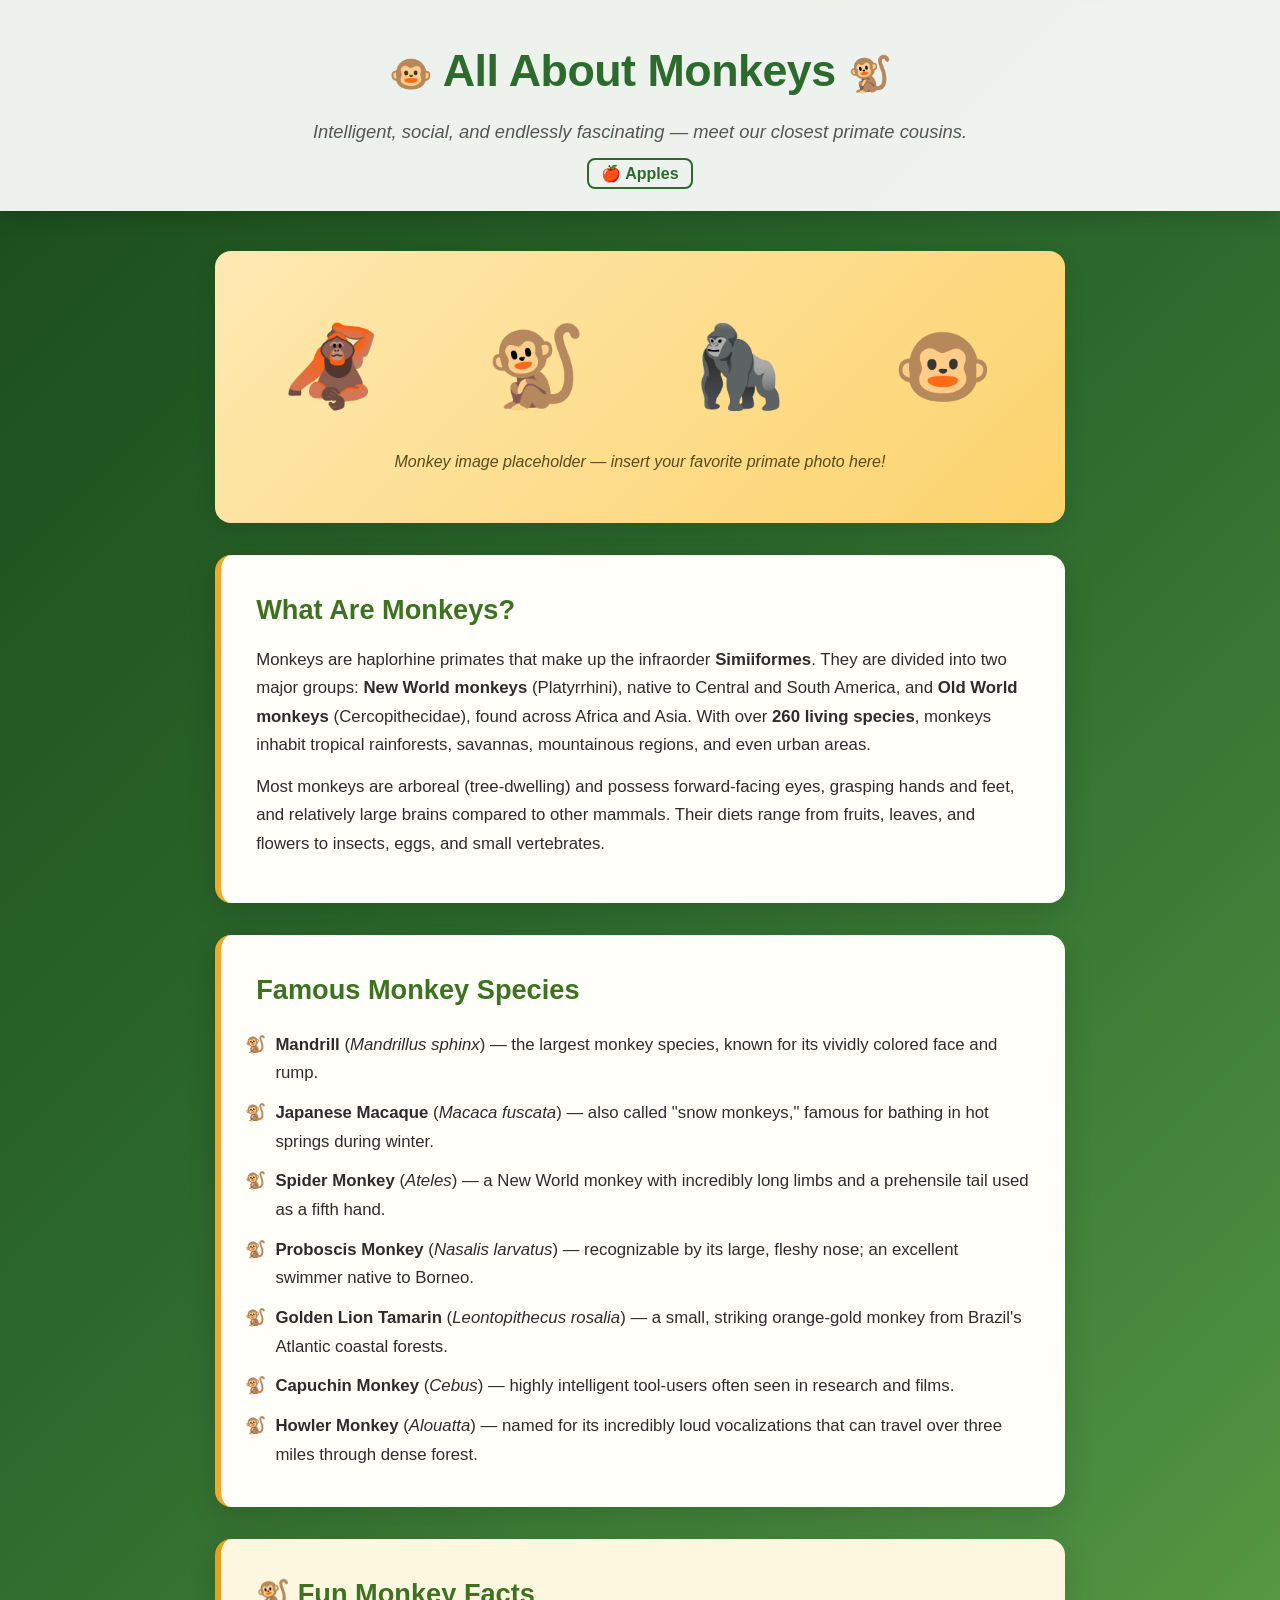
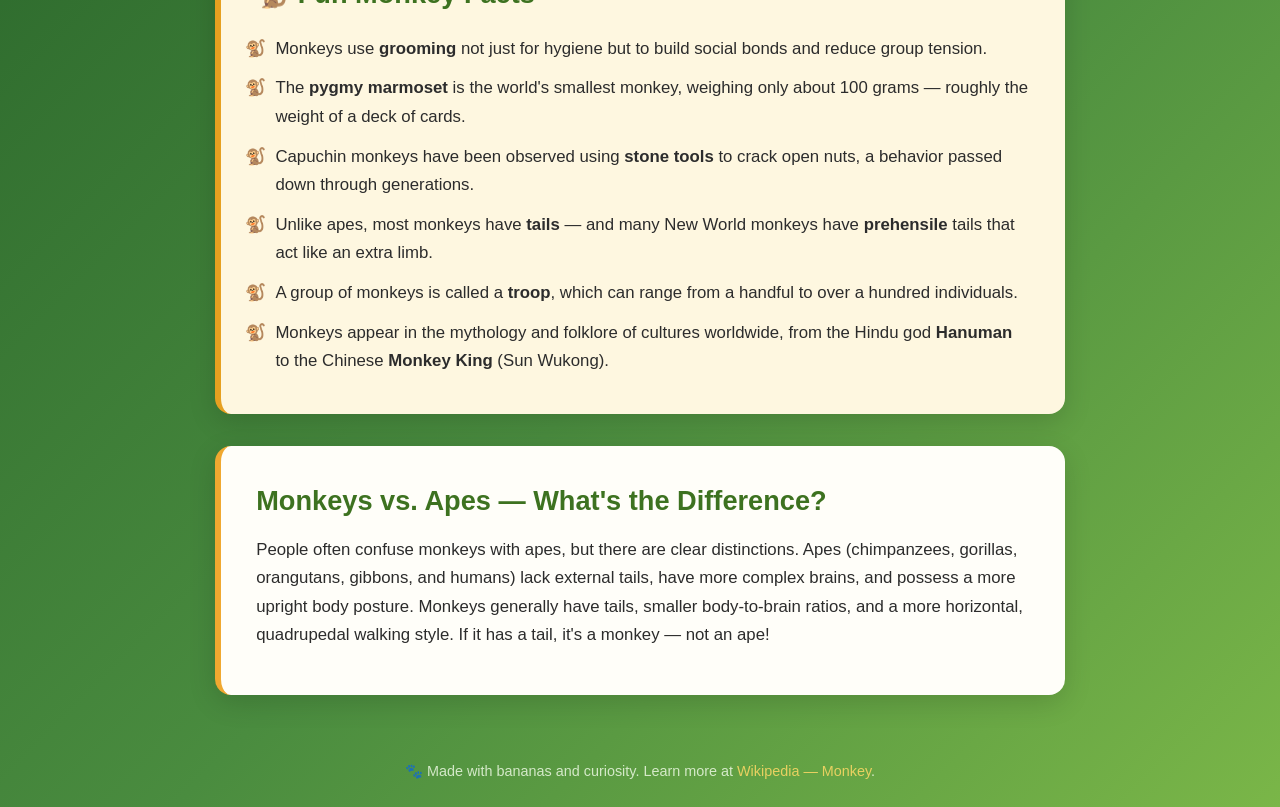
==== commit 2f6f0910: "fix: resolve issue #36 via BobTheDocker/DeepseekAgent" ====
--- a/static/index.html
+++ b/static/index.html
@@ -47,6 +47,26 @@
       font-style: italic;
     }
 
+    nav {
+      margin-top: 0.8rem;
+    }
+
+    nav a {
+      color: #2d6a2d;
+      text-decoration: none;
+      font-weight: 600;
+      font-size: 1rem;
+      padding: 0.3rem 0.8rem;
+      border: 2px solid #2d6a2d;
+      border-radius: 8px;
+      transition: background 0.2s, color 0.2s;
+    }
+
+    nav a:hover {
+      background: #2d6a2d;
+      color: #fff;
+    }
+
     main {
       max-width: 850px;
       width: 90%;
@@ -143,6 +163,9 @@
   <header>
     <h1><span>🐵</span> All About Monkeys <span>🐒</span></h1>
     <p>Intelligent, social, and endlessly fascinating — meet our closest primate cousins.</p>
+    <nav>
+      <a href="apples.html">🍎 Apples</a>
+    </nav>
   </header>
 
   <main>
